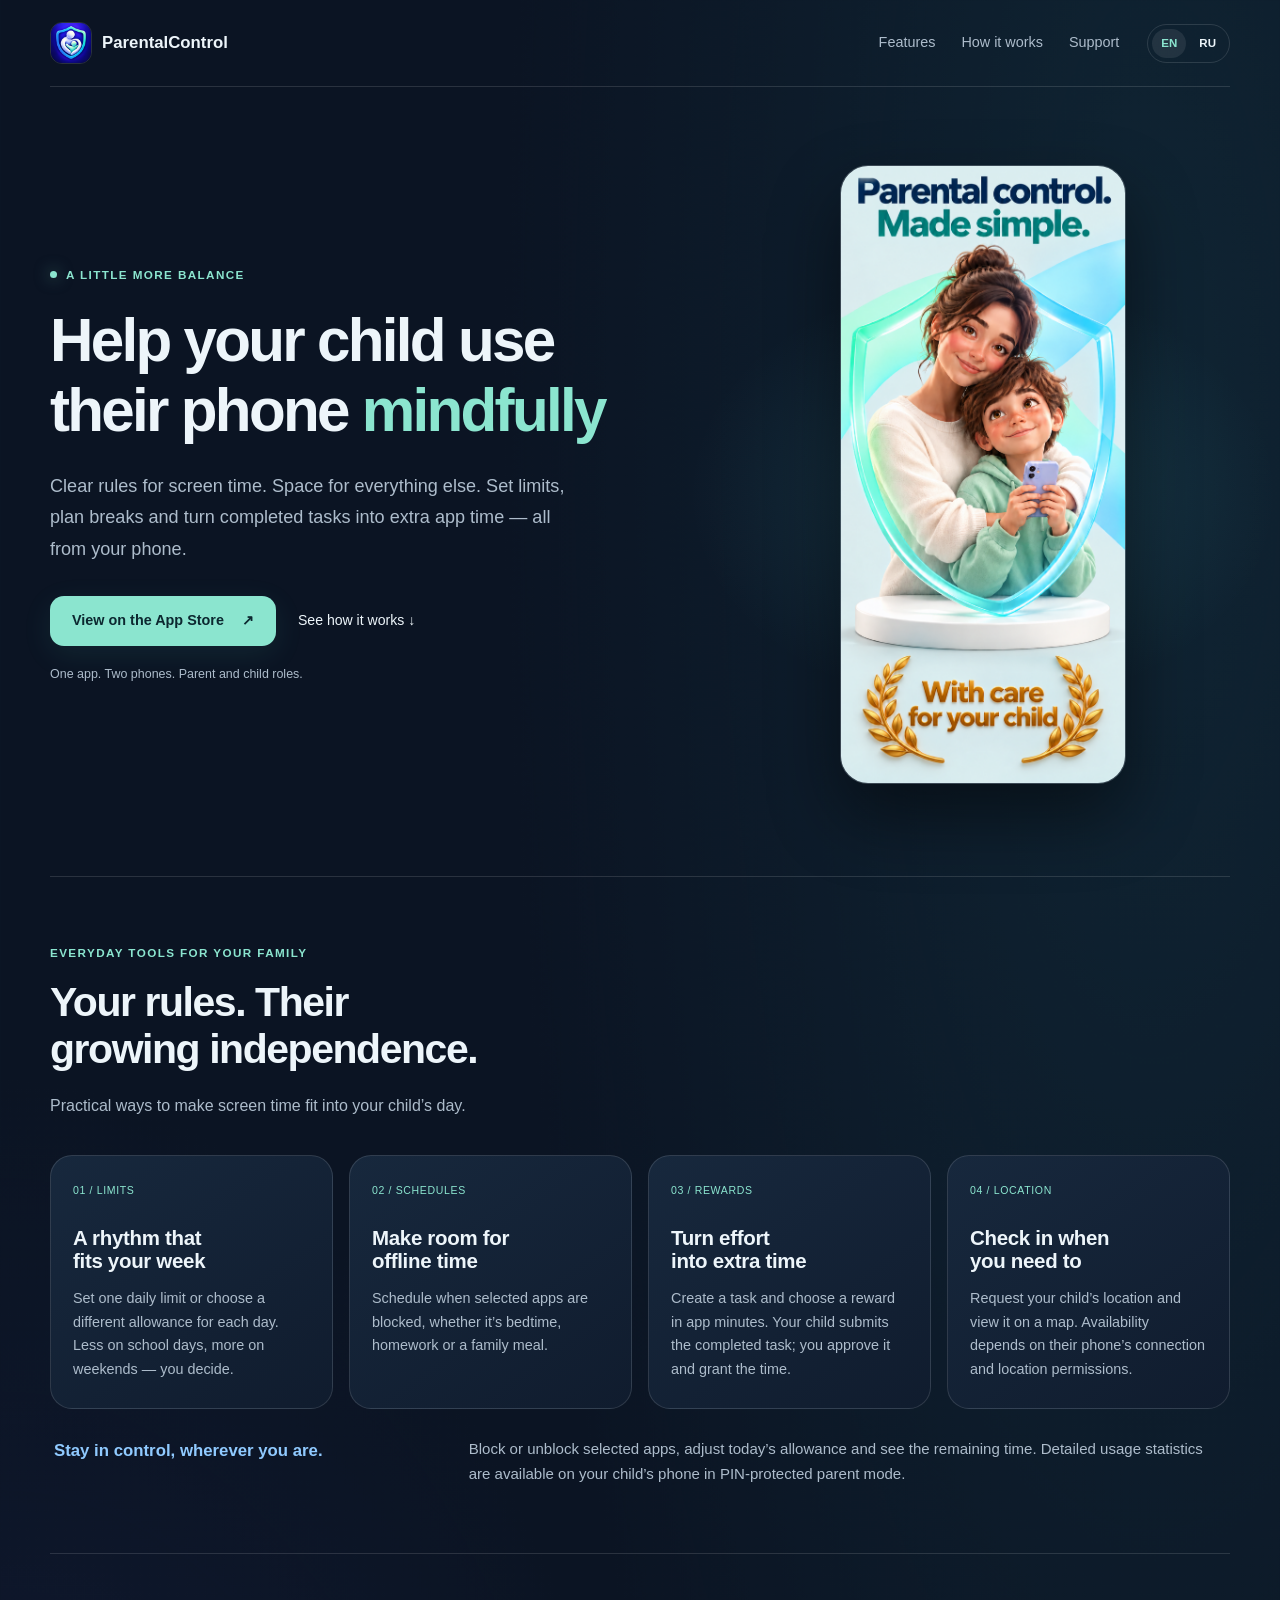
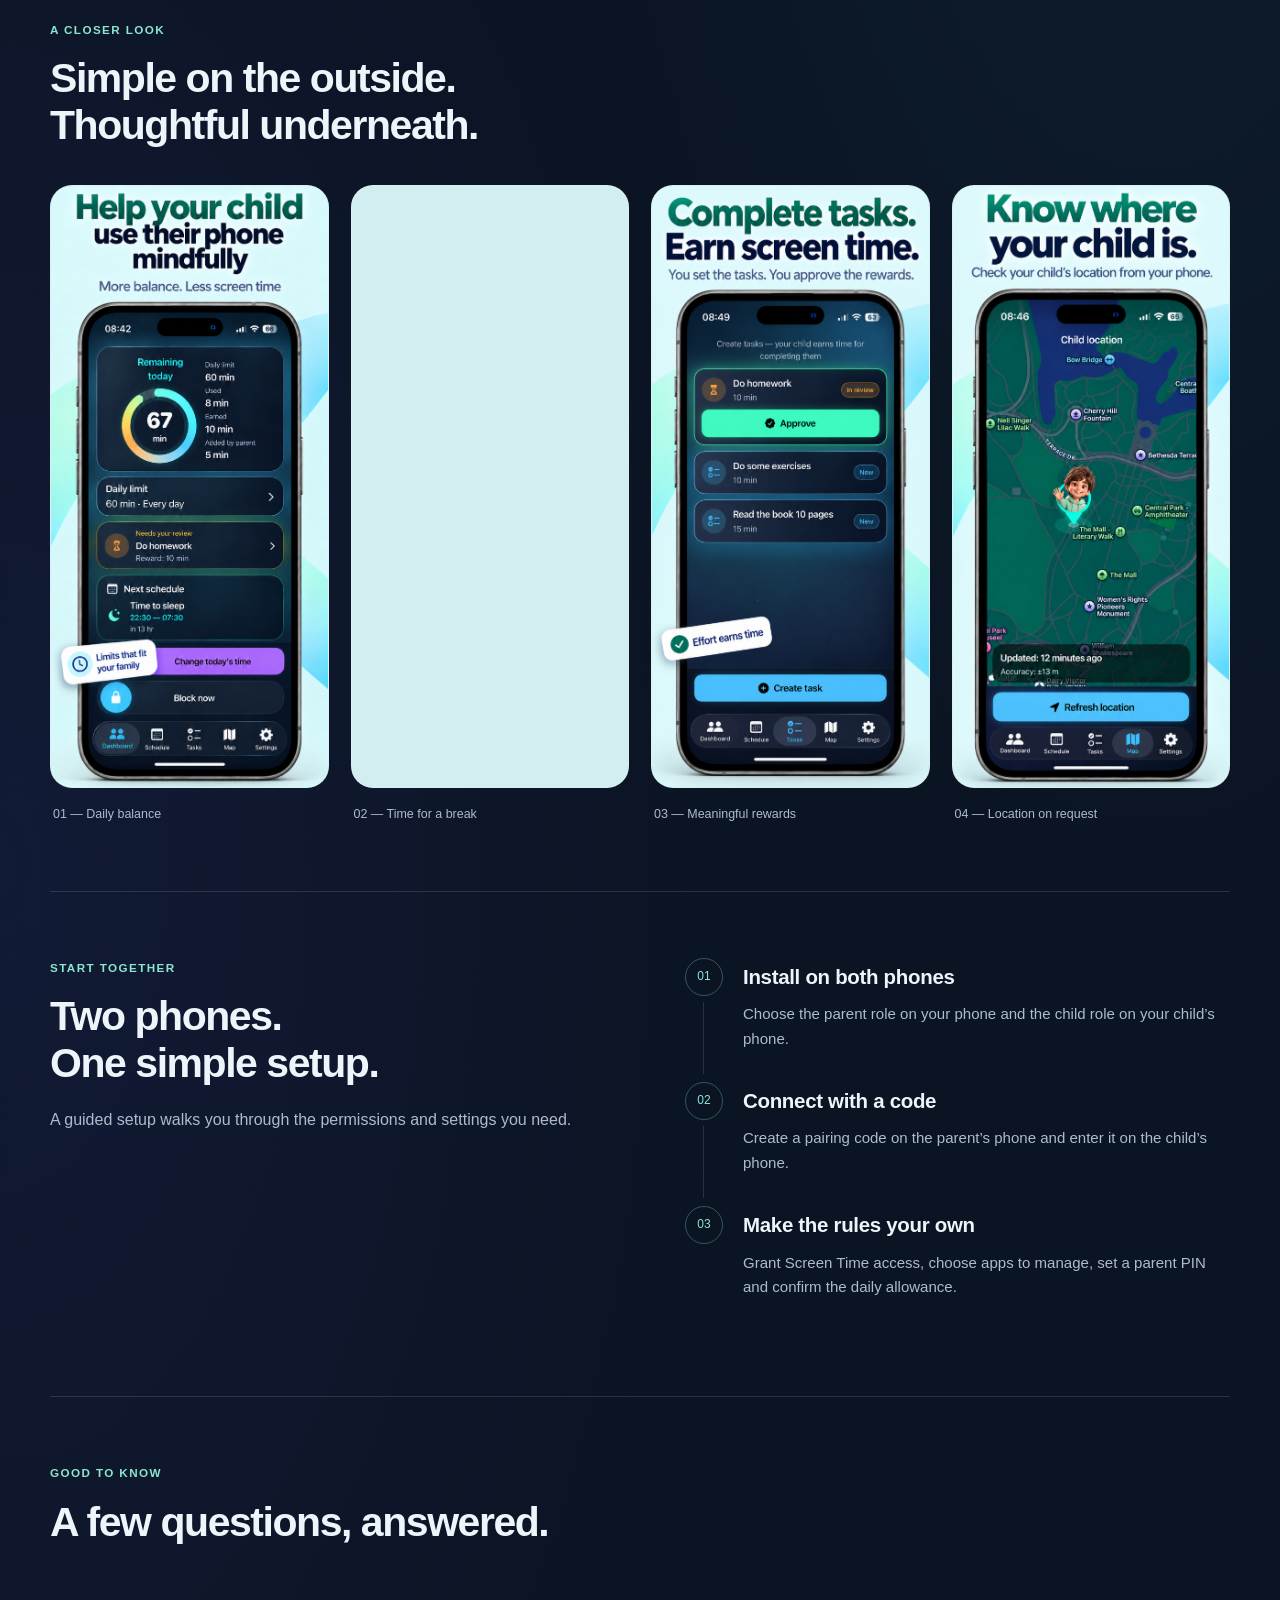
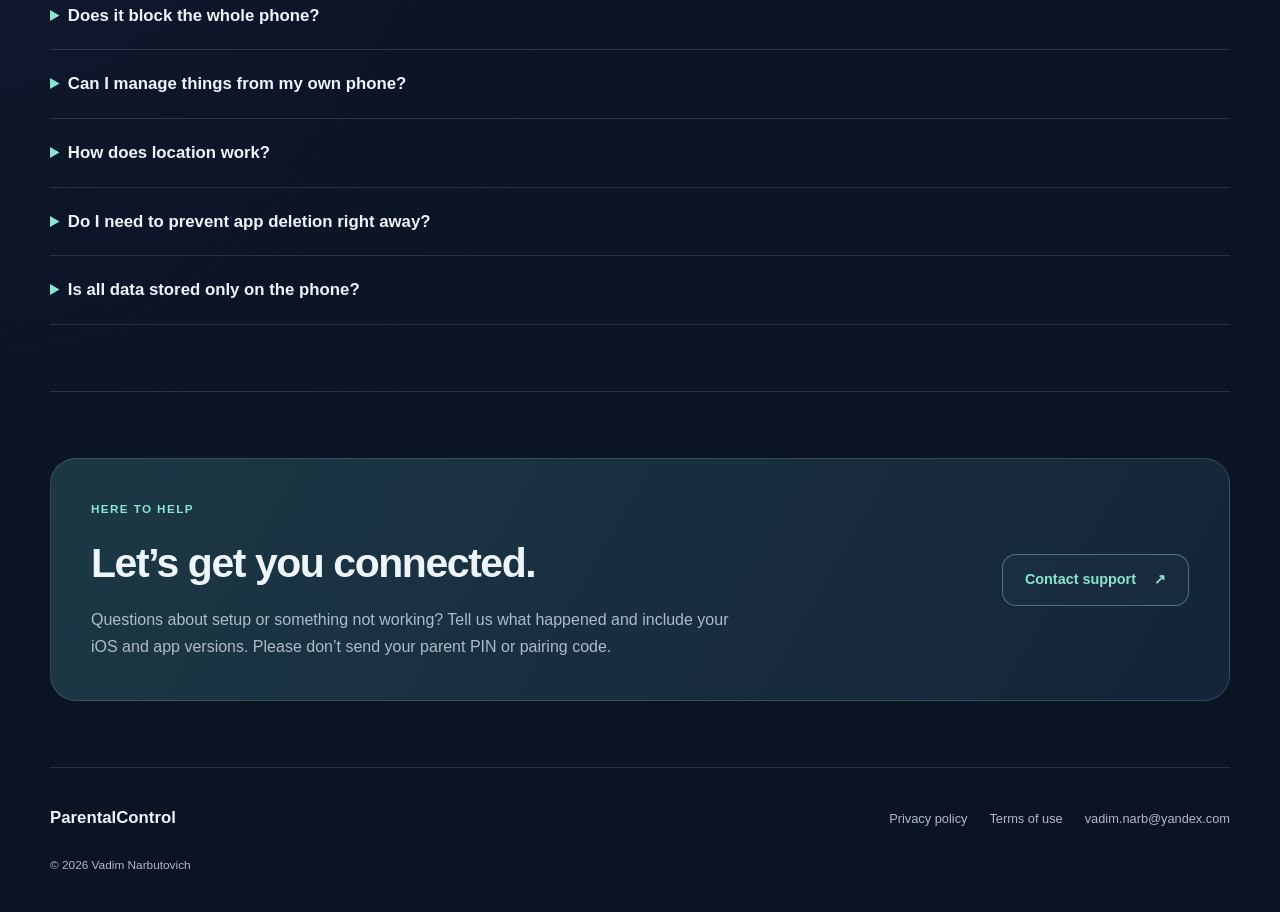
==== index.html @ 6916e6a6 "Add bilingual ParentalControl informational website" ====
<!doctype html>
<html lang="en">
<head>
  <meta charset="utf-8">
  <meta name="viewport" content="width=device-width, initial-scale=1">
  <meta name="theme-color" content="#0b1423">
  <title>ParentalControl — A little more balance</title>
  <meta name="description" content="Help your child build mindful phone habits. Manage app limits, schedule breaks, reward completed tasks and request their location from your phone.">
  <link rel="canonical" href="https://vadimnarbutovich.github.io/parentalcontrolapp/">
  <link rel="alternate" hreflang="en" href="https://vadimnarbutovich.github.io/parentalcontrolapp/">
  <link rel="alternate" hreflang="ru" href="https://vadimnarbutovich.github.io/parentalcontrolapp/ru.html">
  <link rel="alternate" hreflang="x-default" href="https://vadimnarbutovich.github.io/parentalcontrolapp/">
  <meta property="og:title" content="ParentalControl — A little more balance">
  <meta property="og:description" content="Clear screen-time rules. Meaningful rewards. More time for life beyond the screen.">
  <meta property="og:type" content="website">
  <meta property="og:url" content="https://vadimnarbutovich.github.io/parentalcontrolapp/">
  <meta property="og:image" content="https://vadimnarbutovich.github.io/parentalcontrolapp/assets/app-icon.png">
  <link rel="icon" href="assets/app-icon.png">
  <link rel="apple-touch-icon" href="assets/app-icon.png">
  <link rel="stylesheet" href="styles.css">
</head>
<body>
  <a class="skip-link" href="#main">Skip to content</a>
  <header class="container">
    <nav class="nav" aria-label="Main navigation">
      <a class="brand" href="./"><img src="assets/app-icon.png" width="42" height="42" alt=""><span>ParentalControl</span></a>
      <div class="nav-links"><a href="#features">Features</a><a href="#setup">How it works</a><a href="#support">Support</a></div>
      <div class="languages" aria-label="Language"><span aria-current="page">EN</span><a href="ru.html" lang="ru" aria-label="Русский">RU</a></div>
    </nav>
  </header>
  <main id="main">
    <section class="hero container" aria-labelledby="hero-title">
      <div class="hero-copy">
        <p class="eyebrow"><span class="status-dot" aria-hidden="true"></span> A little more balance</p>
        <h1 id="hero-title">Help your child use their phone <em>mindfully</em></h1>
        <p class="lead">Clear rules for screen time. Space for everything else. Set limits, plan breaks and turn completed tasks into extra app time — all from your phone.</p>
        <div class="actions"><a class="button primary" href="https://apps.apple.com/app/id6820971713">View on the App Store <span aria-hidden="true">↗</span></a><a class="text-link" href="#setup">See how it works <span aria-hidden="true">↓</span></a></div>
        <p class="small-note">One app. Two phones. Parent and child roles.</p>
      </div>
      <div class="hero-art">
        <img class="cover" src="assets/en/cover.png" width="1206" height="2622" fetchpriority="high" alt="A parent and child together, with the message Parental control made simple">
      </div>
    </section>
    <section id="features" class="section container" aria-labelledby="features-title">
      <div class="section-heading"><p class="eyebrow">Everyday tools for your family</p><h2 id="features-title">Your rules. Their growing independence.</h2><p>Practical ways to make screen time fit into your child’s day.</p></div>
      <div class="feature-grid">
        <article class="feature"><span class="feature-number">01 / LIMITS</span><h3>A rhythm that fits your week</h3><p>Set one daily limit or choose a different allowance for each day. Less on school days, more on weekends — you decide.</p></article>
        <article class="feature"><span class="feature-number">02 / SCHEDULES</span><h3>Make room for offline time</h3><p>Schedule when selected apps are blocked, whether it’s bedtime, homework or a family meal.</p></article>
        <article class="feature"><span class="feature-number">03 / REWARDS</span><h3>Turn effort into extra time</h3><p>Create a task and choose a reward in app minutes. Your child submits the completed task; you approve it and grant the time.</p></article>
        <article class="feature"><span class="feature-number">04 / LOCATION</span><h3>Check in when you need to</h3><p>Request your child’s location and view it on a map. Availability depends on their phone’s connection and location permissions.</p></article>
      </div>
      <div class="feature-note"><strong>Stay in control, wherever you are.</strong><p>Block or unblock selected apps, adjust today’s allowance and see the remaining time. Detailed usage statistics are available on your child’s phone in PIN-protected parent mode.</p></div>
    </section>
    <section id="screens" class="section container" aria-labelledby="screens-title">
      <div class="section-heading"><p class="eyebrow">A closer look</p><h2 id="screens-title">Simple on the outside. Thoughtful underneath.</h2></div>
      <div class="screens" tabindex="0" role="region" aria-label="App screenshots, scroll horizontally on smaller screens">
        <figure><img src="assets/en/limits.png" width="1206" height="2622" alt="ParentalControl daily time allowance and remote controls" loading="lazy" decoding="async"><figcaption>01 — Daily balance</figcaption></figure>
        <figure><img src="assets/en/schedule.png" width="1206" height="2622" alt="Schedules for bedtime and other app-free periods" loading="lazy" decoding="async"><figcaption>02 — Time for a break</figcaption></figure>
        <figure><img src="assets/en/tasks.png" width="1206" height="2622" alt="Tasks with extra app time as a reward" loading="lazy" decoding="async"><figcaption>03 — Meaningful rewards</figcaption></figure>
        <figure><img src="assets/en/location.png" width="1206" height="2622" alt="Child location displayed on a map" loading="lazy" decoding="async"><figcaption>04 — Location on request</figcaption></figure>
      </div>
      <p class="swipe-note">Swipe to explore the screens →</p>
    </section>
    <section id="setup" class="section container setup" aria-labelledby="setup-title">
      <div class="section-heading"><p class="eyebrow">Start together</p><h2 id="setup-title">Two phones.<br>One simple setup.</h2><p>A guided setup walks you through the permissions and settings you need.</p></div>
      <ol class="steps">
        <li><h3>Install on both phones</h3><p>Choose the parent role on your phone and the child role on your child’s phone.</p></li>
        <li><h3>Connect with a code</h3><p>Create a pairing code on the parent’s phone and enter it on the child’s phone.</p></li>
        <li><h3>Make the rules your own</h3><p>Grant Screen Time access, choose apps to manage, set a parent PIN and confirm the daily allowance.</p></li>
      </ol>
    </section>
    <section class="section container faq" aria-labelledby="faq-title">
      <div class="section-heading"><p class="eyebrow">Good to know</p><h2 id="faq-title">A few questions, answered.</h2></div>
      <details><summary>Does it block the whole phone?</summary><p>No. You choose which apps to manage. Limits and scheduled breaks apply to those selections, not a complete lock of the phone.</p></details>
      <details><summary>Can I manage things from my own phone?</summary><p>Yes. Once the phones are linked, you can manage limits, schedules, tasks and manual app blocking from the parent’s phone. Remote commands need a connection and confirmation from the child’s phone; delivery may be delayed.</p></details>
      <details><summary>How does location work?</summary><p>You request the child’s location when needed. Background requests require “Always” location permission on the child’s phone. Check the update time on the map: location may be unavailable or out of date when the phone cannot respond. This is not an emergency service.</p></details>
      <details><summary>Do I need to prevent app deletion right away?</summary><p>No. Additional removal protection through Apple Family Sharing and child authorization is optional when getting started. You can return to it in Settings.</p></details>
      <details><summary>Is all data stored only on the phone?</summary><p>No. The app uses a server to link devices and synchronize commands, limits, tasks and requested locations. Screen Time enforcement runs on the child’s device. See the privacy policy for more information.</p></details>
    </section>
    <section id="support" class="section container">
      <div class="support-card"><div><p class="eyebrow">Here to help</p><h2>Let’s get you connected.</h2><p>Questions about setup or something not working? Tell us what happened and include your iOS and app versions. Please don’t send your parent PIN or pairing code.</p></div><a class="button secondary" href="mailto:vadim.narb@yandex.com">Contact support <span aria-hidden="true">↗</span></a></div>
    </section>
  </main>
  <footer class="container footer"><a class="brand" href="./">ParentalControl</a><div><a href="privacy-en.html">Privacy policy</a><a href="https://www.apple.com/legal/internet-services/itunes/dev/stdeula/">Terms of use</a><a href="mailto:vadim.narb@yandex.com">vadim.narb@yandex.com</a></div><p>© 2026 Vadim Narbutovich</p></footer>
</body>
</html>
---- styles.css ----
:root {
  color-scheme: dark;
  --bg: #0b1423;
  --text: #edf5fa;
  --muted: #adbccb;
  --mint: #8be5cf;
  --blue: #90caff;
  --line: #ffffff20;
  --surface: #142235;
}
* { box-sizing: border-box; }
html { scroll-behavior: smooth; scroll-padding-top: 24px; }
body { margin: 0; color: var(--text); background: radial-gradient(ellipse at 90% 10%, #163d4b66, transparent 40%), radial-gradient(ellipse at 0% 60%, #1f275a55, transparent 40%), var(--bg); font-family: -apple-system, BlinkMacSystemFont, "Segoe UI", sans-serif; line-height: 1.65; }
a { color: inherit; text-decoration: none; }
a:hover { color: var(--mint); }
a, summary { -webkit-tap-highlight-color: transparent; }
:focus-visible { outline: 3px solid var(--mint); outline-offset: 5px; border-radius: 4px; }
img { display: block; max-width: 100%; height: auto; }
p { margin: 0 0 1em; color: var(--muted); }
h1, h2, h3 { margin: 0; line-height: 1.15; text-wrap: balance; }
h1 { font-size: clamp(2.6rem, 4.7vw, 4.3rem); letter-spacing: -.045em; font-weight: 750; }
h1 em { color: var(--mint); font-style: normal; }
h2 { font-size: clamp(2rem, 3.2vw, 2.9rem); letter-spacing: -.035em; }
h3 { font-size: 1.28rem; letter-spacing: -.015em; margin-bottom: 14px; }
.container { width: min(1180px, calc(100% - 64px)); margin-inline: auto; }
.skip-link { position: absolute; left: 16px; top: -100px; z-index: 10; padding: 12px 20px; background: var(--bg); }
.skip-link:focus { top: 10px; }
.nav { display: flex; align-items: center; gap: 28px; padding: 22px 0; border-bottom: 1px solid var(--line); }
.brand { display: inline-flex; align-items: center; gap: 10px; font-weight: 750; font-size: 1.05rem; white-space: nowrap; }
.brand img { border-radius: 12px; border: 1px solid var(--line); }
.nav-links { display: flex; gap: 26px; margin-left: auto; font-size: .9rem; color: var(--muted); }
.languages { display: flex; gap: 4px; padding: 4px; border: 1px solid var(--line); border-radius: 100px; font-size: .72rem; font-weight: 700; }
.languages > * { padding: 5px 9px; }
.languages [aria-current] { background: #ffffff15; border-radius: 100px; color: var(--mint); }
.hero { display: grid; grid-template-columns: 1.25fr 1fr; gap: 70px; align-items: center; padding-block: 66px 80px; }
.eyebrow { display: flex; align-items: center; gap: 9px; color: var(--mint); font-size: .73rem; font-weight: 650; text-transform: uppercase; letter-spacing: .12em; margin-bottom: 22px; }
.status-dot { width: 7px; height: 7px; border-radius: 50%; background: var(--mint); box-shadow: 0 0 16px #8be5cf88; }
.lead { font-size: 1.13rem; line-height: 1.75; margin: 26px 0 30px; max-width: 540px; }
.actions { display: flex; flex-wrap: wrap; align-items: center; gap: 22px; }
.button { display: inline-flex; align-items: center; justify-content: center; gap: 18px; min-height: 50px; border-radius: 14px; padding: 13px 22px; font-size: .9rem; font-weight: 700; text-align: center; transition: background .15s; }
.primary { background: var(--mint); color: #0c2830; box-shadow: 0 8px 30px #53d7bf18; }
.primary:hover { background: #b4f3e3; color: #0c2830; }
.secondary { border: 1px solid #8be5cf66; color: var(--mint); background: #8be5cf08; }
.secondary:hover { background: #8be5cf17; }
.text-link { font-size: .88rem; }
.small-note { font-size: .78rem; margin: 18px 0 0; }
.hero-art { position: relative; display: grid; place-items: center; padding: 12px 40px; }
.hero-art::before { content: ""; position: absolute; z-index: -1; inset: 18% -12% 12%; background: radial-gradient(ellipse, #53c5d324, transparent 68%); }
.cover { width: 286px; border-radius: 28px; box-shadow: 0 32px 70px #0007; border: 1px solid #ffffff30; }
.section { padding-block: 66px; border-top: 1px solid var(--line); }
.section-heading { max-width: 700px; margin-bottom: 36px; }
.section-heading .eyebrow { margin-bottom: 16px; }
.section-heading > p:last-child:not(.eyebrow) { margin-top: 20px; }
.feature-grid { display: grid; grid-template-columns: repeat(4, minmax(0, 1fr)); gap: 16px; }
.feature { padding: 26px 22px; background: linear-gradient(145deg, #17283d, #101c2e); border: 1px solid var(--line); border-radius: 22px; }
.feature-number { display: block; font-size: .66rem; color: var(--mint); letter-spacing: .06em; margin-bottom: 26px; }
.feature p { font-size: .9rem; margin: 0; }
.feature-note { display: grid; grid-template-columns: 1fr 2fr; gap: 36px; padding: 28px 4px 0; }
.feature-note strong { color: var(--blue); font-size: 1.05rem; font-weight: 600; }
.feature-note p { margin: 0; font-size: .94rem; }
.screens { display: grid; grid-template-columns: repeat(4, minmax(0, 1fr)); gap: 22px; }
figure { margin: 0; min-width: 0; }
.screens img { width: 100%; border-radius: 22px; border: 1px solid var(--line); background: #d3eef0; }
figcaption { font-size: .78rem; color: var(--muted); padding: 16px 3px 0; }
.swipe-note { display: none; }
.setup { display: grid; grid-template-columns: 1fr 1fr; gap: 90px; }
.steps { list-style: none; counter-reset: step; padding: 0; margin: 0; }
.steps li { counter-increment: step; position: relative; padding: 0 0 30px 58px; }
.steps li::before { content: counter(step, decimal-leading-zero); position: absolute; top: 0; left: 0; width: 36px; height: 36px; border: 1px solid #8be5cf50; border-radius: 50%; color: var(--mint); display: grid; place-items: center; font-size: .75rem; }
.steps li:not(:last-child)::after { content: ""; position: absolute; left: 18px; top: 44px; bottom: 8px; border-left: 1px solid var(--line); }
.steps p { margin: 0; font-size: .94rem; }
.steps h3 { padding-top: 7px; }
.faq details { border-bottom: 1px solid var(--line); padding: 20px 0; }
.faq summary { cursor: pointer; font-weight: 600; padding-right: 12px; font-size: 1.05rem; }
.faq summary::marker { color: var(--mint); }
.faq details p { margin: 14px 0 0; max-width: 850px; }
.support-card { padding: 40px; display: flex; align-items: center; gap: 40px; background: linear-gradient(120deg, #1c3845, #152438); border: 1px solid #8be5cf30; border-radius: 26px; }
.support-card > div { flex: 1; }
.support-card p:last-child { max-width: 660px; margin: 20px 0 0; }
.support-card .button { flex-shrink: 0; }
.footer { display: flex; flex-wrap: wrap; justify-content: space-between; align-items: center; gap: 24px; padding-block: 36px; border-top: 1px solid var(--line); font-size: .8rem; }
.footer > div { display: flex; flex-wrap: wrap; gap: 22px; color: var(--muted); }
.footer p { flex-basis: 100%; font-size: .74rem; margin: 0; }
.legal { max-width: 830px; padding-block: 48px; }
.legal h1 { font-size: 2.8rem; margin-bottom: 24px; }
.legal h2 { font-size: 1.4rem; margin: 34px 0 14px; }
.legal a:not(.brand) { color: var(--mint); text-decoration: underline; text-underline-offset: 3px; overflow-wrap: anywhere; }
.legal li { color: var(--muted); margin-bottom: 12px; }
.draft-note { padding: 18px; border: 1px solid #ffc16b66; border-radius: 12px; color: #ffdaa5; background: #ffc16b0a; }
@media (max-width: 1000px) {
  .hero { gap: 32px; }
  .hero-art { padding-inline: 12px; }
  .feature-grid { grid-template-columns: repeat(2, minmax(0, 1fr)); }
  .setup { gap: 42px; }
  .support-card { align-items: flex-start; flex-direction: column; gap: 24px; }
}
@media (max-width: 720px) {
  .container { width: calc(100% - 36px); }
  .nav { flex-wrap: wrap; gap: 16px; padding-block: 18px; }
  .nav-links { order: 3; margin: 0; width: 100%; gap: 22px; font-size: .8rem; }
  .languages { margin-left: auto; }
  .hero { grid-template-columns: 1fr; padding-block: 42px; gap: 32px; }
  h1 { font-size: clamp(2.3rem, 8vw, 3.5rem); }
  .hero-copy { max-width: 550px; }
  .hero-art { padding: 0; }
  .cover { width: min(70%, 260px); }
  .section { padding-block: 44px; }
  .feature-grid { gap: 12px; }
  .feature { padding: 22px 18px; }
  .feature-note, .setup { grid-template-columns: 1fr; gap: 18px; }
  .screens { display: flex; overflow-x: auto; scroll-snap-type: x mandatory; gap: 18px; padding: 4px 0 12px; }
  .screens figure { flex: 0 0 min(74vw, 290px); scroll-snap-align: start; }
  .swipe-note { display: block; font-size: .78rem; margin-top: 14px; }
  .support-card { padding: 26px; }
  .footer > div { gap: 14px 20px; }
}
@media (max-width: 420px) {
  .feature-grid { grid-template-columns: 1fr; }
  .brand { font-size: .95rem; }
  .brand img { width: 34px; height: 34px; }
  .languages > * { padding: 4px 7px; }
}
@media (prefers-reduced-motion: reduce) {
  html { scroll-behavior: auto; }
  .button { transition: none; }
}
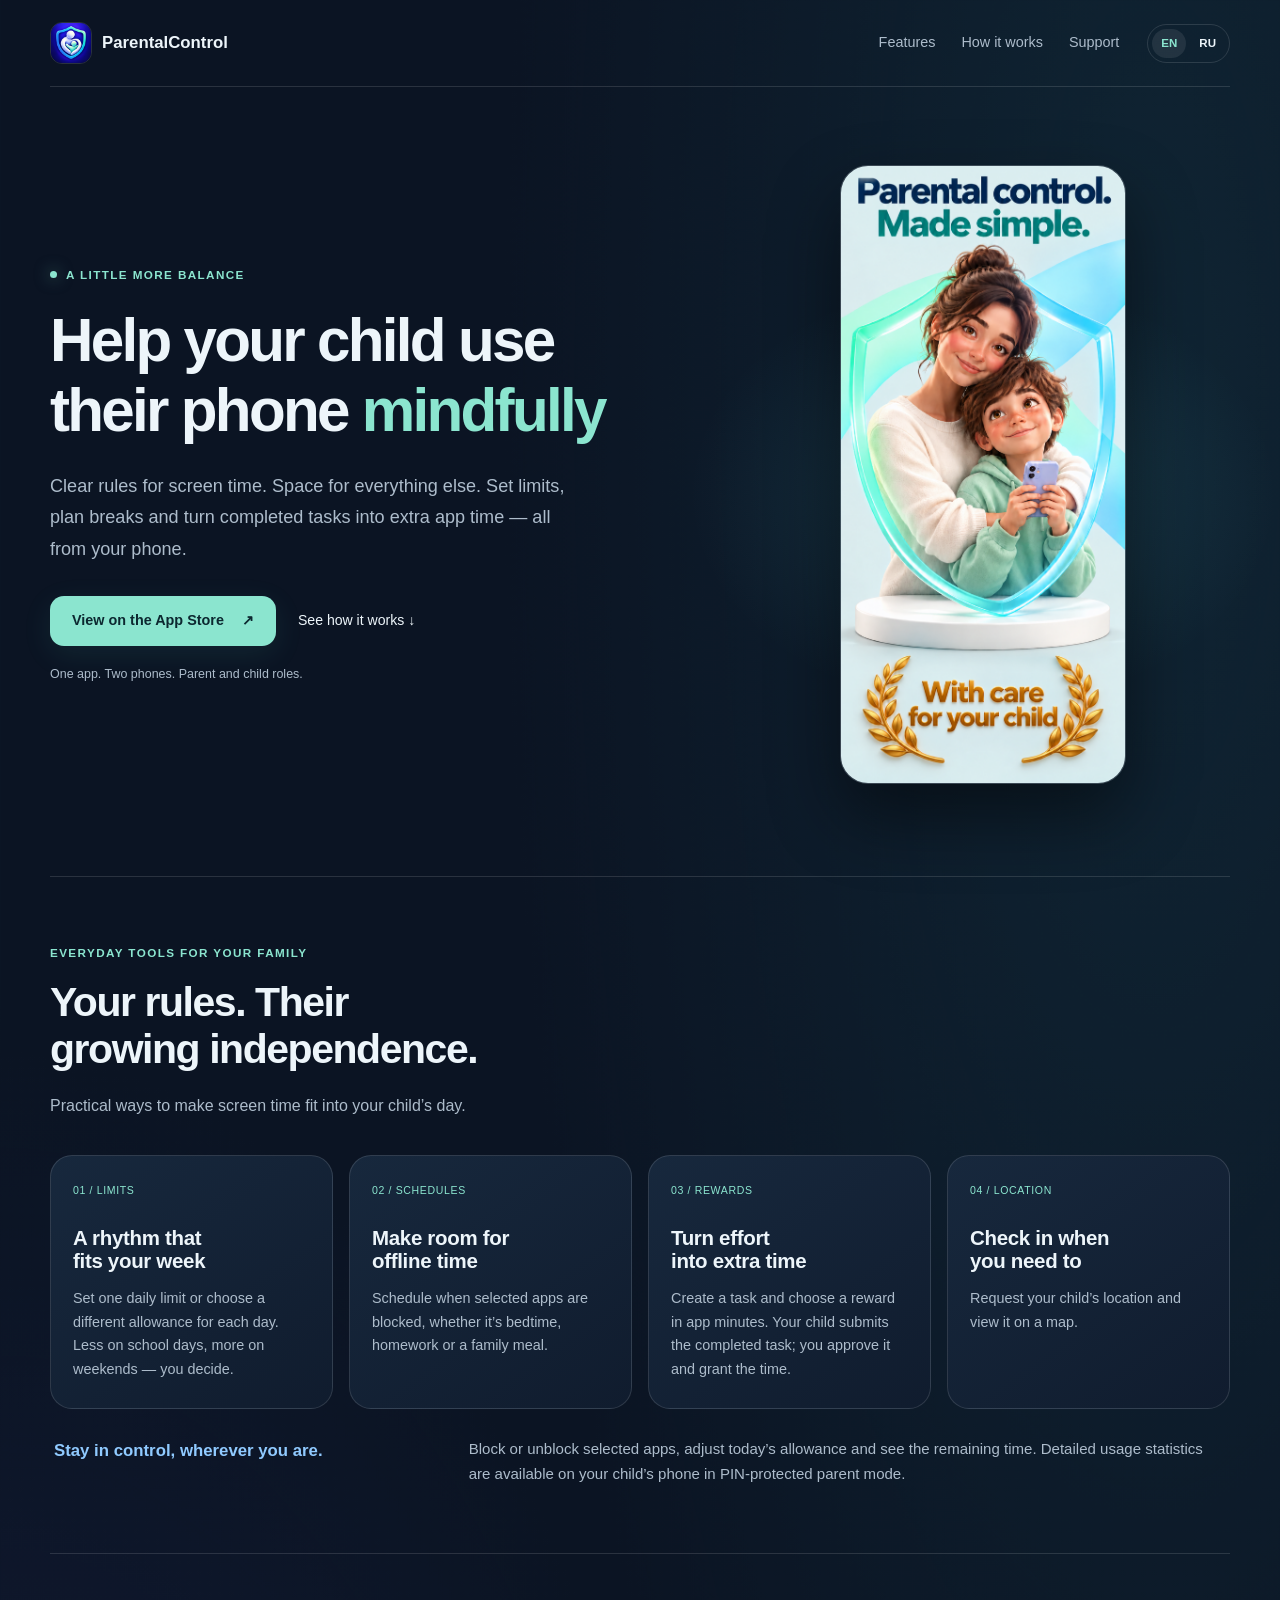
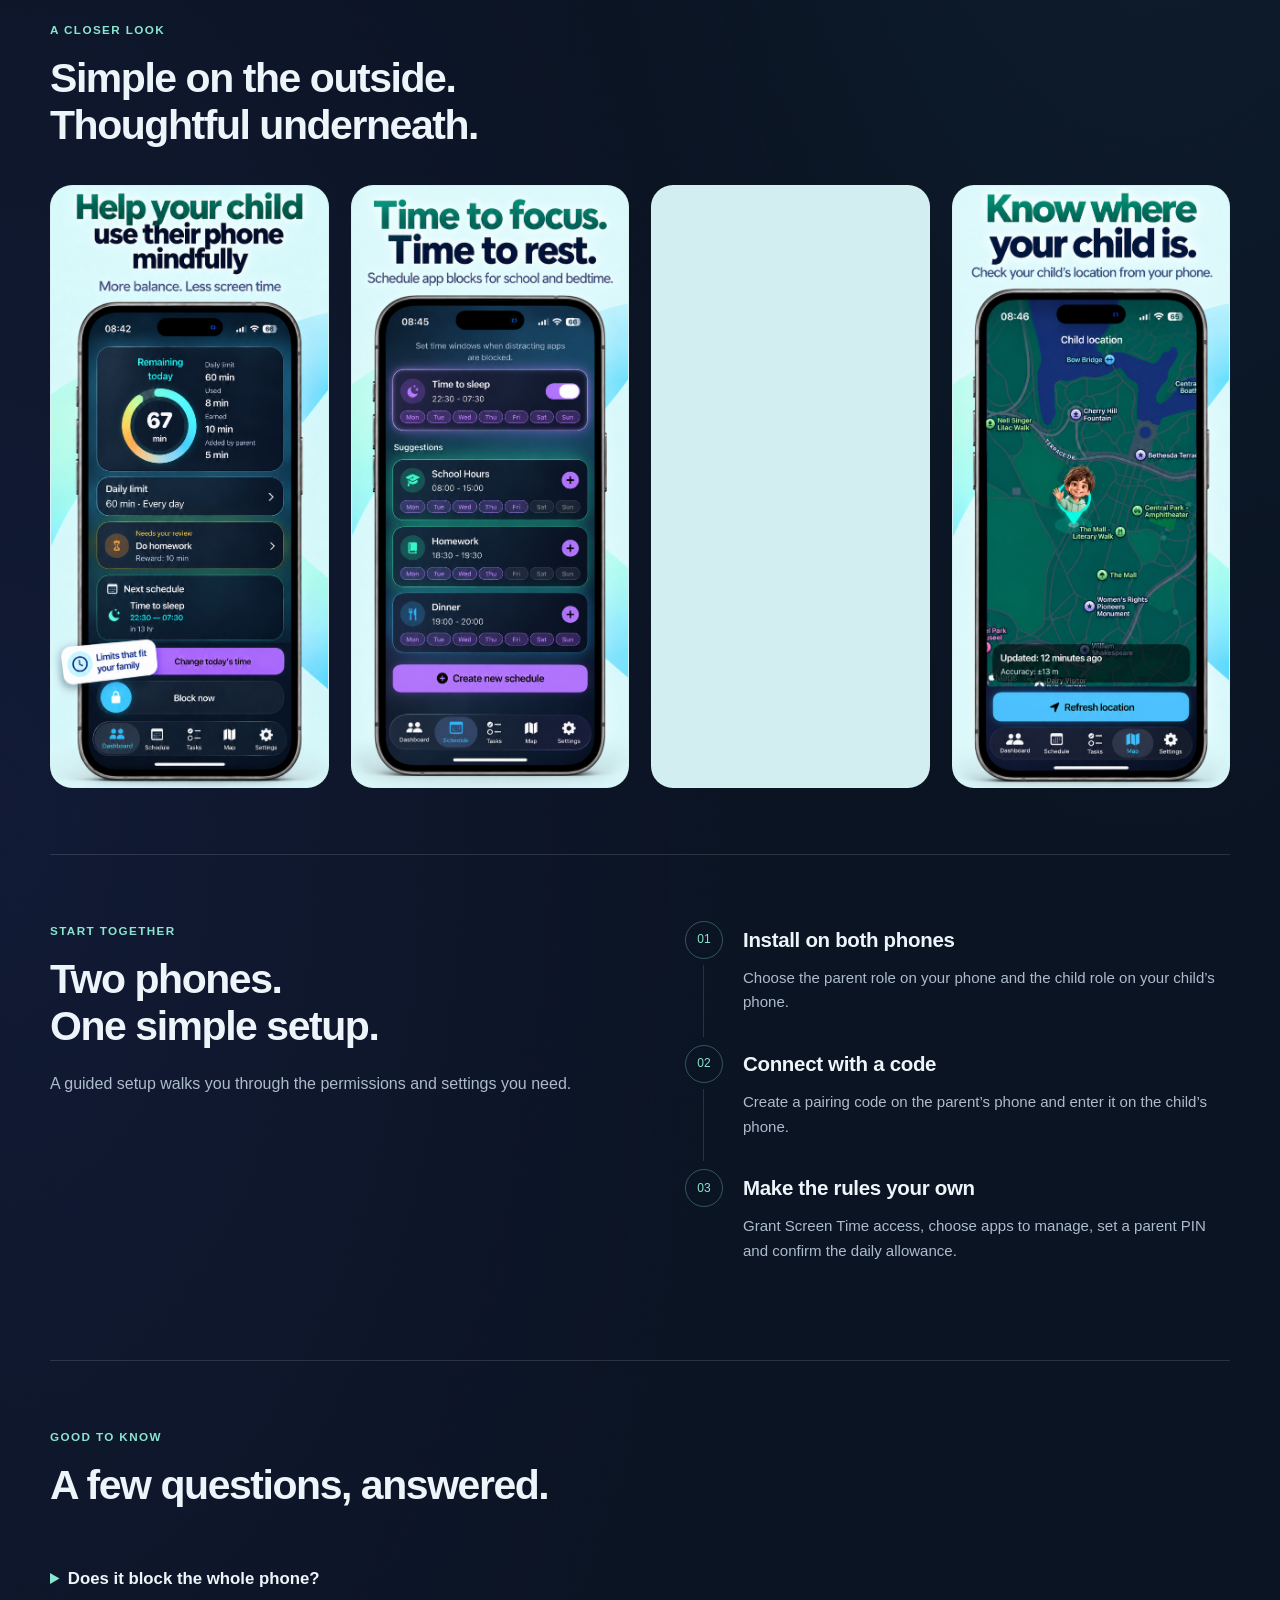
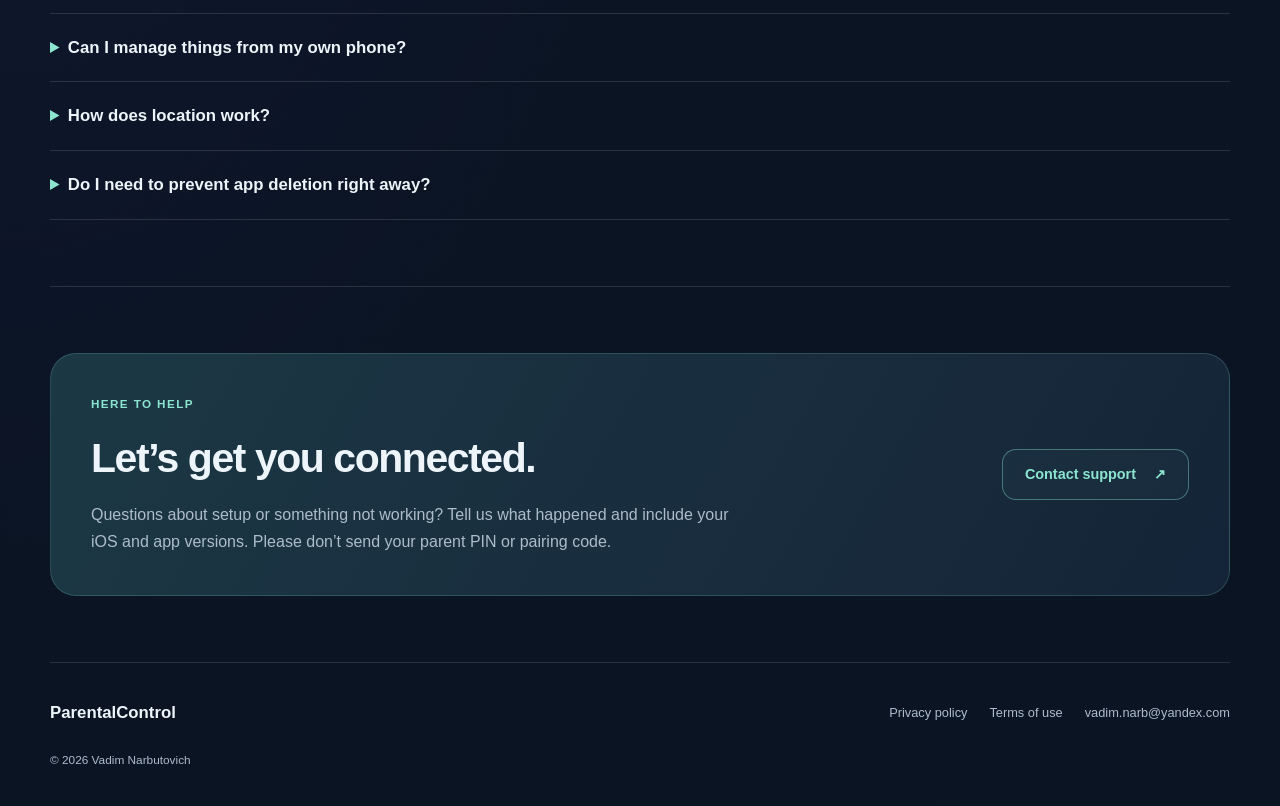
==== commit e04f8c4f: "Simplify landing page copy and screenshot gallery" ====
--- a/index.html
+++ b/index.html
@@ -47,17 +47,17 @@
         <article class="feature"><span class="feature-number">01 / LIMITS</span><h3>A rhythm that fits your week</h3><p>Set one daily limit or choose a different allowance for each day. Less on school days, more on weekends — you decide.</p></article>
         <article class="feature"><span class="feature-number">02 / SCHEDULES</span><h3>Make room for offline time</h3><p>Schedule when selected apps are blocked, whether it’s bedtime, homework or a family meal.</p></article>
         <article class="feature"><span class="feature-number">03 / REWARDS</span><h3>Turn effort into extra time</h3><p>Create a task and choose a reward in app minutes. Your child submits the completed task; you approve it and grant the time.</p></article>
-        <article class="feature"><span class="feature-number">04 / LOCATION</span><h3>Check in when you need to</h3><p>Request your child’s location and view it on a map. Availability depends on their phone’s connection and location permissions.</p></article>
+        <article class="feature"><span class="feature-number">04 / LOCATION</span><h3>Check in when you need to</h3><p>Request your child’s location and view it on a map.</p></article>
       </div>
       <div class="feature-note"><strong>Stay in control, wherever you are.</strong><p>Block or unblock selected apps, adjust today’s allowance and see the remaining time. Detailed usage statistics are available on your child’s phone in PIN-protected parent mode.</p></div>
     </section>
     <section id="screens" class="section container" aria-labelledby="screens-title">
       <div class="section-heading"><p class="eyebrow">A closer look</p><h2 id="screens-title">Simple on the outside. Thoughtful underneath.</h2></div>
       <div class="screens" tabindex="0" role="region" aria-label="App screenshots, scroll horizontally on smaller screens">
-        <figure><img src="assets/en/limits.png" width="1206" height="2622" alt="ParentalControl daily time allowance and remote controls" loading="lazy" decoding="async"><figcaption>01 — Daily balance</figcaption></figure>
-        <figure><img src="assets/en/schedule.png" width="1206" height="2622" alt="Schedules for bedtime and other app-free periods" loading="lazy" decoding="async"><figcaption>02 — Time for a break</figcaption></figure>
-        <figure><img src="assets/en/tasks.png" width="1206" height="2622" alt="Tasks with extra app time as a reward" loading="lazy" decoding="async"><figcaption>03 — Meaningful rewards</figcaption></figure>
-        <figure><img src="assets/en/location.png" width="1206" height="2622" alt="Child location displayed on a map" loading="lazy" decoding="async"><figcaption>04 — Location on request</figcaption></figure>
+        <figure><img src="assets/en/limits.png" width="1206" height="2622" alt="ParentalControl daily time allowance and remote controls" loading="lazy" decoding="async"></figure>
+        <figure><img src="assets/en/schedule.png" width="1206" height="2622" alt="Schedules for bedtime and other app-free periods" loading="lazy" decoding="async"></figure>
+        <figure><img src="assets/en/tasks.png" width="1206" height="2622" alt="Tasks with extra app time as a reward" loading="lazy" decoding="async"></figure>
+        <figure><img src="assets/en/location.png" width="1206" height="2622" alt="Child location displayed on a map" loading="lazy" decoding="async"></figure>
       </div>
       <p class="swipe-note">Swipe to explore the screens →</p>
     </section>
@@ -75,7 +75,6 @@
       <details><summary>Can I manage things from my own phone?</summary><p>Yes. Once the phones are linked, you can manage limits, schedules, tasks and manual app blocking from the parent’s phone. Remote commands need a connection and confirmation from the child’s phone; delivery may be delayed.</p></details>
       <details><summary>How does location work?</summary><p>You request the child’s location when needed. Background requests require “Always” location permission on the child’s phone. Check the update time on the map: location may be unavailable or out of date when the phone cannot respond. This is not an emergency service.</p></details>
       <details><summary>Do I need to prevent app deletion right away?</summary><p>No. Additional removal protection through Apple Family Sharing and child authorization is optional when getting started. You can return to it in Settings.</p></details>
-      <details><summary>Is all data stored only on the phone?</summary><p>No. The app uses a server to link devices and synchronize commands, limits, tasks and requested locations. Screen Time enforcement runs on the child’s device. See the privacy policy for more information.</p></details>
     </section>
     <section id="support" class="section container">
       <div class="support-card"><div><p class="eyebrow">Here to help</p><h2>Let’s get you connected.</h2><p>Questions about setup or something not working? Tell us what happened and include your iOS and app versions. Please don’t send your parent PIN or pairing code.</p></div><a class="button secondary" href="mailto:vadim.narb@yandex.com">Contact support <span aria-hidden="true">↗</span></a></div>
--- a/styles.css
+++ b/styles.css
@@ -61,7 +61,6 @@
 .screens { display: grid; grid-template-columns: repeat(4, minmax(0, 1fr)); gap: 22px; }
 figure { margin: 0; min-width: 0; }
 .screens img { width: 100%; border-radius: 22px; border: 1px solid var(--line); background: #d3eef0; }
-figcaption { font-size: .78rem; color: var(--muted); padding: 16px 3px 0; }
 .swipe-note { display: none; }
 .setup { display: grid; grid-template-columns: 1fr 1fr; gap: 90px; }
 .steps { list-style: none; counter-reset: step; padding: 0; margin: 0; }
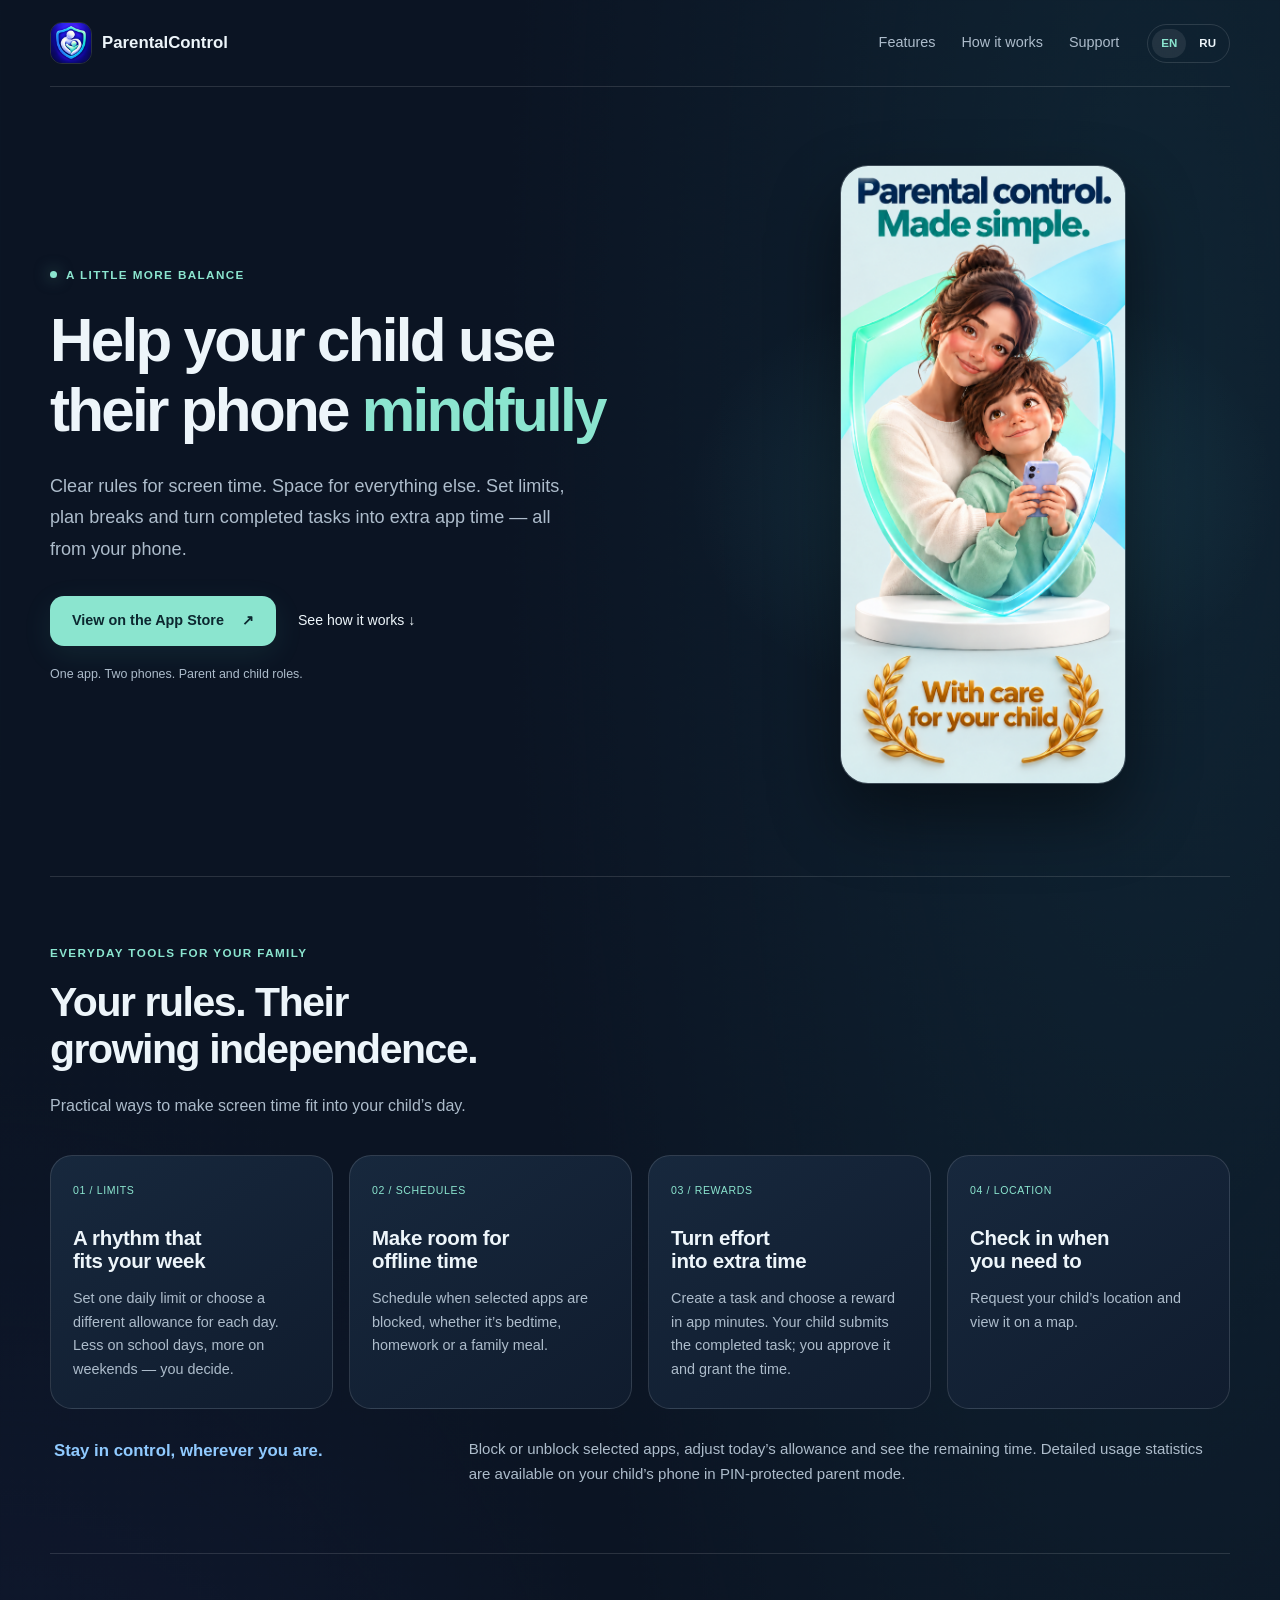
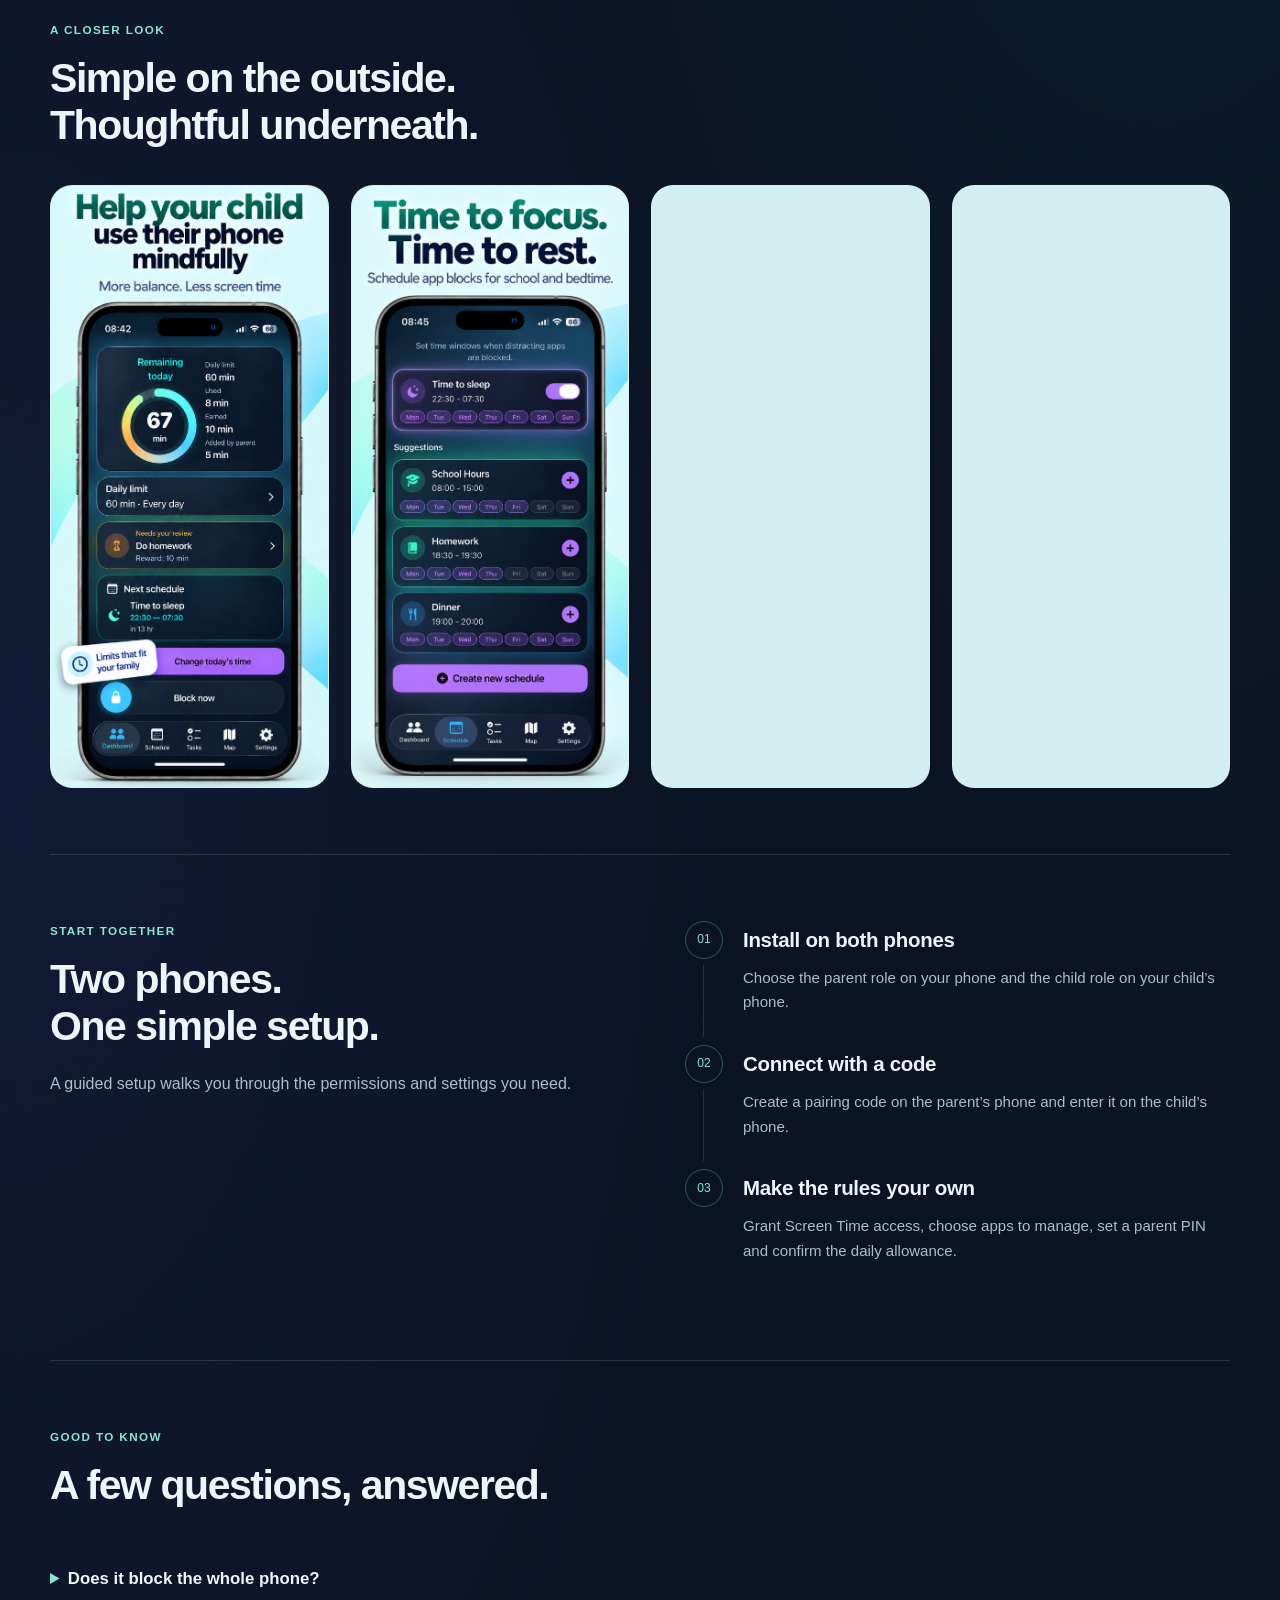
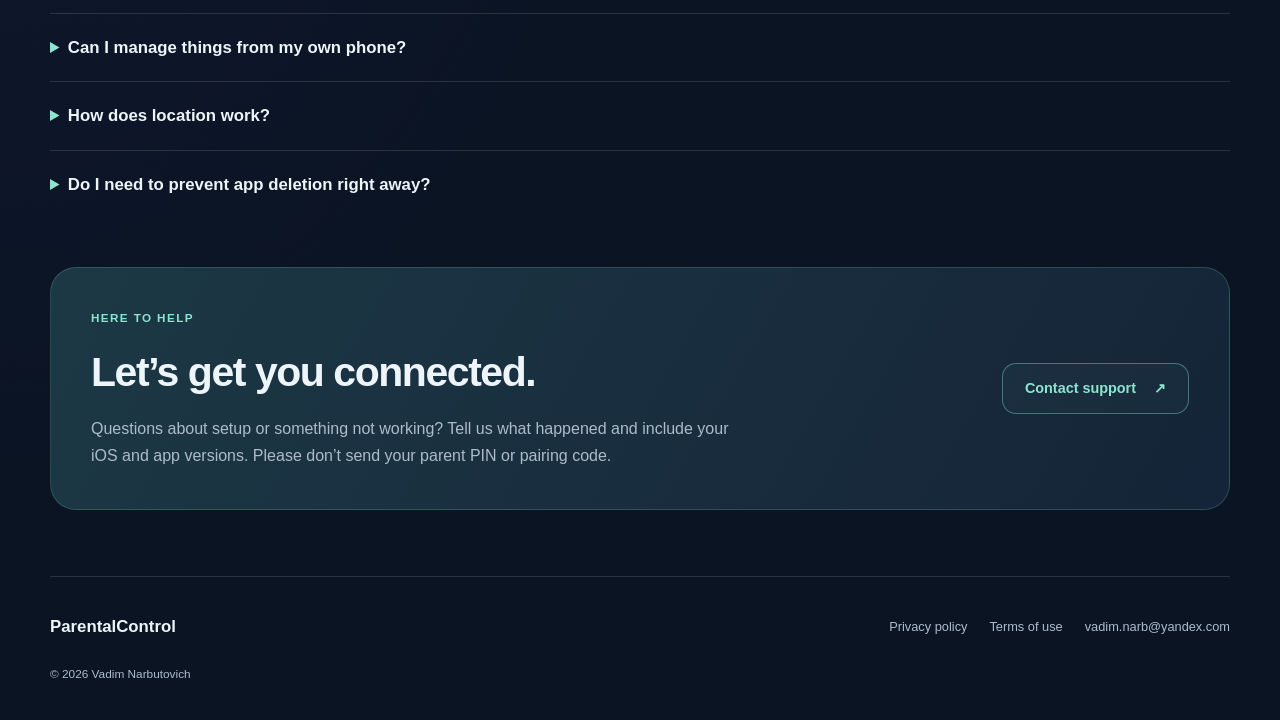
==== commit 4f7f35ac: "Remove trailing FAQ separator and privacy draft labels" ====
--- a/index.html
+++ b/index.html
@@ -17,7 +17,7 @@
   <meta property="og:image" content="https://vadimnarbutovich.github.io/parentalcontrolapp/assets/app-icon.png">
   <link rel="icon" href="assets/app-icon.png">
   <link rel="apple-touch-icon" href="assets/app-icon.png">
-  <link rel="stylesheet" href="styles.css">
+  <link rel="stylesheet" href="styles.css?v=20261020-3">
 </head>
 <body>
   <a class="skip-link" href="#main">Skip to content</a>
--- a/styles.css
+++ b/styles.css
@@ -70,9 +70,12 @@
 .steps p { margin: 0; font-size: .94rem; }
 .steps h3 { padding-top: 7px; }
 .faq details { border-bottom: 1px solid var(--line); padding: 20px 0; }
+.faq details:last-of-type { border-bottom: 0; }
 .faq summary { cursor: pointer; font-weight: 600; padding-right: 12px; font-size: 1.05rem; }
 .faq summary::marker { color: var(--mint); }
 .faq details p { margin: 14px 0 0; max-width: 850px; }
+.section.faq { padding-bottom: 24px; }
+.section#support { padding-top: 24px; border-top: 0; }
 .support-card { padding: 40px; display: flex; align-items: center; gap: 40px; background: linear-gradient(120deg, #1c3845, #152438); border: 1px solid #8be5cf30; border-radius: 26px; }
 .support-card > div { flex: 1; }
 .support-card p:last-child { max-width: 660px; margin: 20px 0 0; }
@@ -85,7 +88,6 @@
 .legal h2 { font-size: 1.4rem; margin: 34px 0 14px; }
 .legal a:not(.brand) { color: var(--mint); text-decoration: underline; text-underline-offset: 3px; overflow-wrap: anywhere; }
 .legal li { color: var(--muted); margin-bottom: 12px; }
-.draft-note { padding: 18px; border: 1px solid #ffc16b66; border-radius: 12px; color: #ffdaa5; background: #ffc16b0a; }
 @media (max-width: 1000px) {
   .hero { gap: 32px; }
   .hero-art { padding-inline: 12px; }
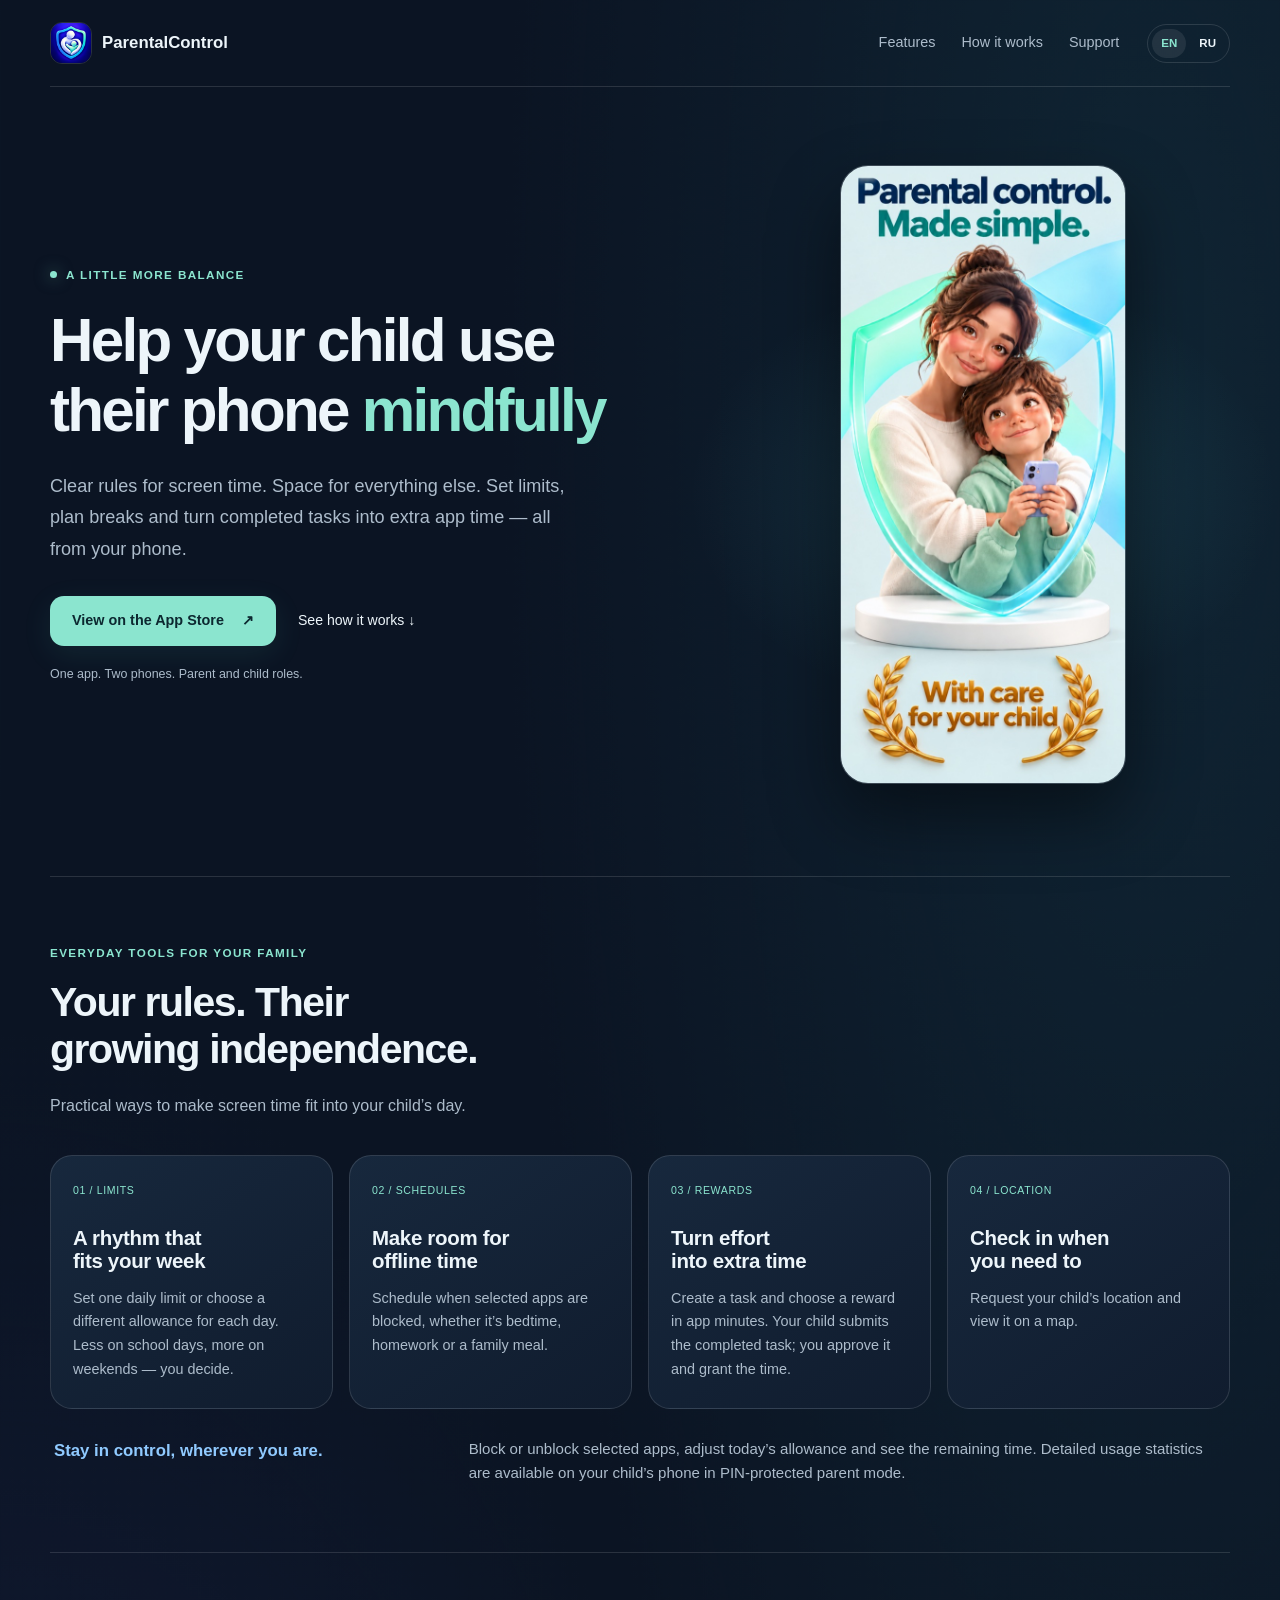
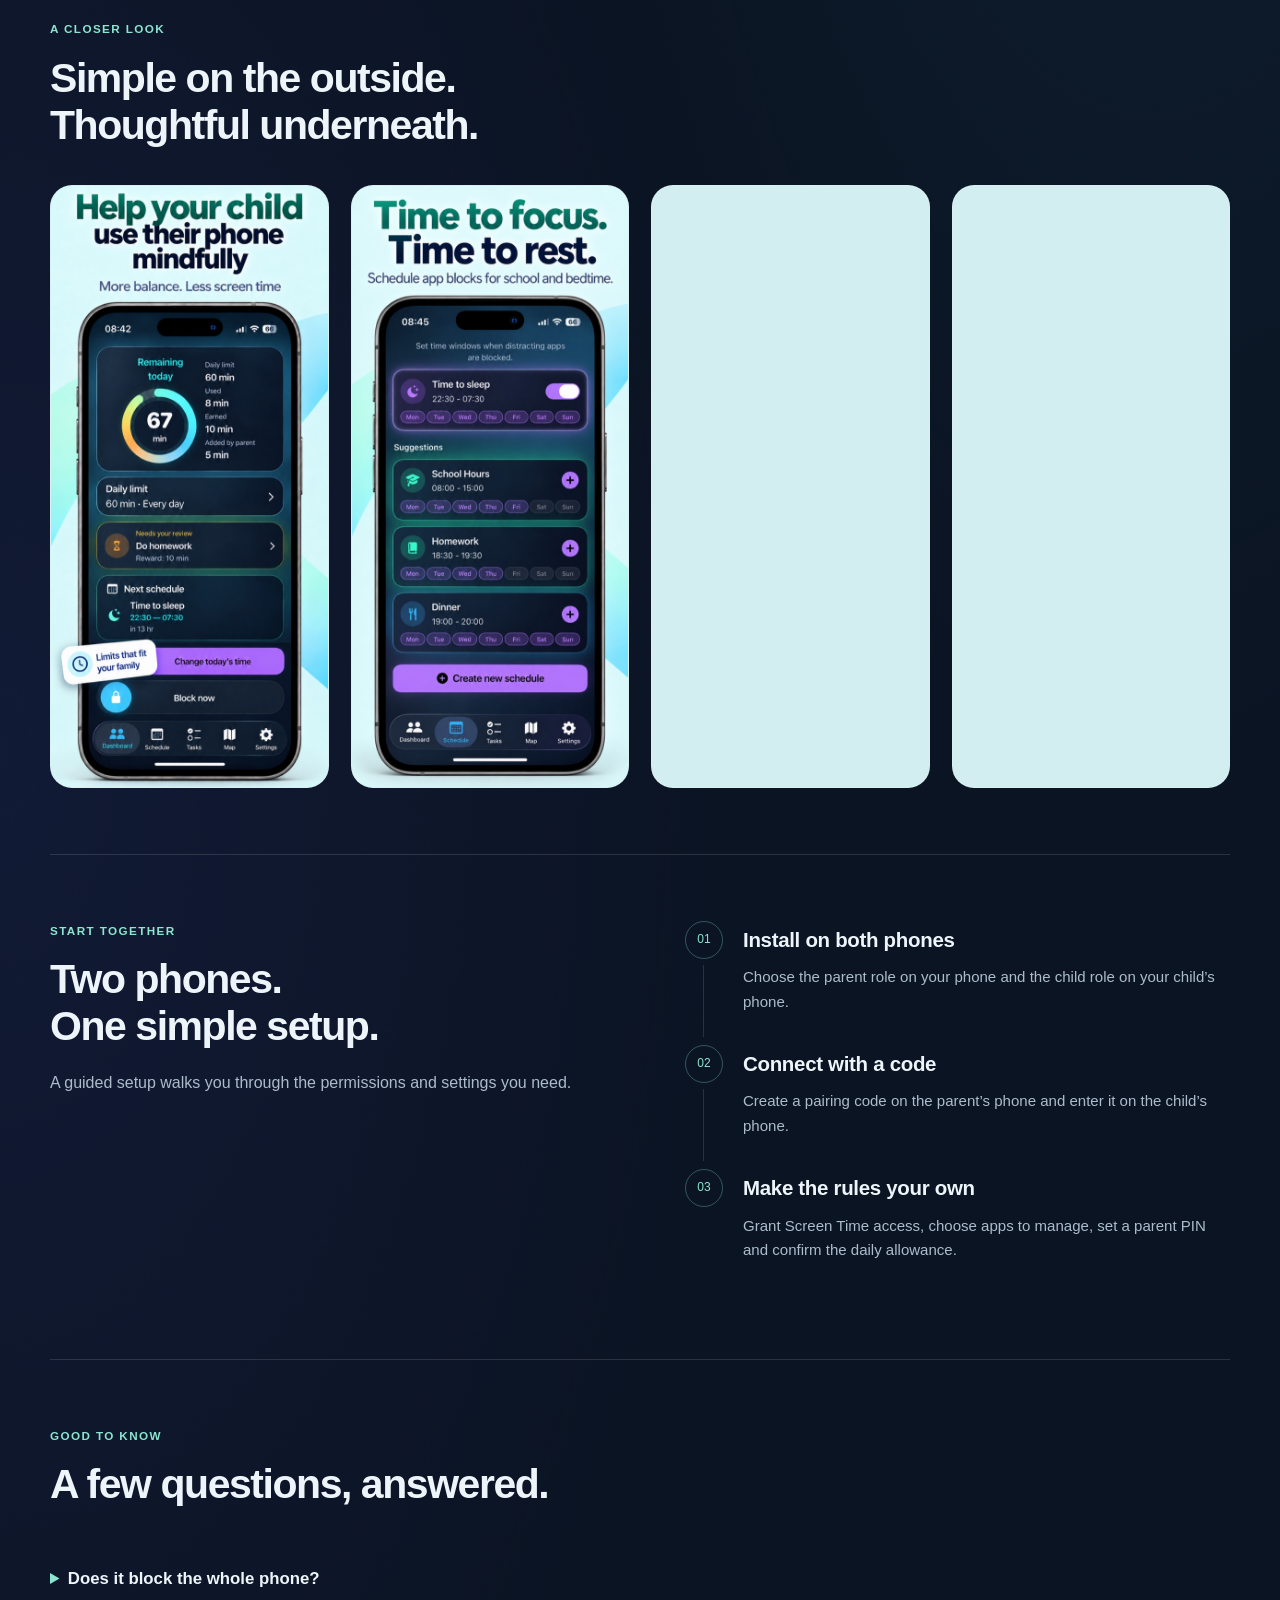
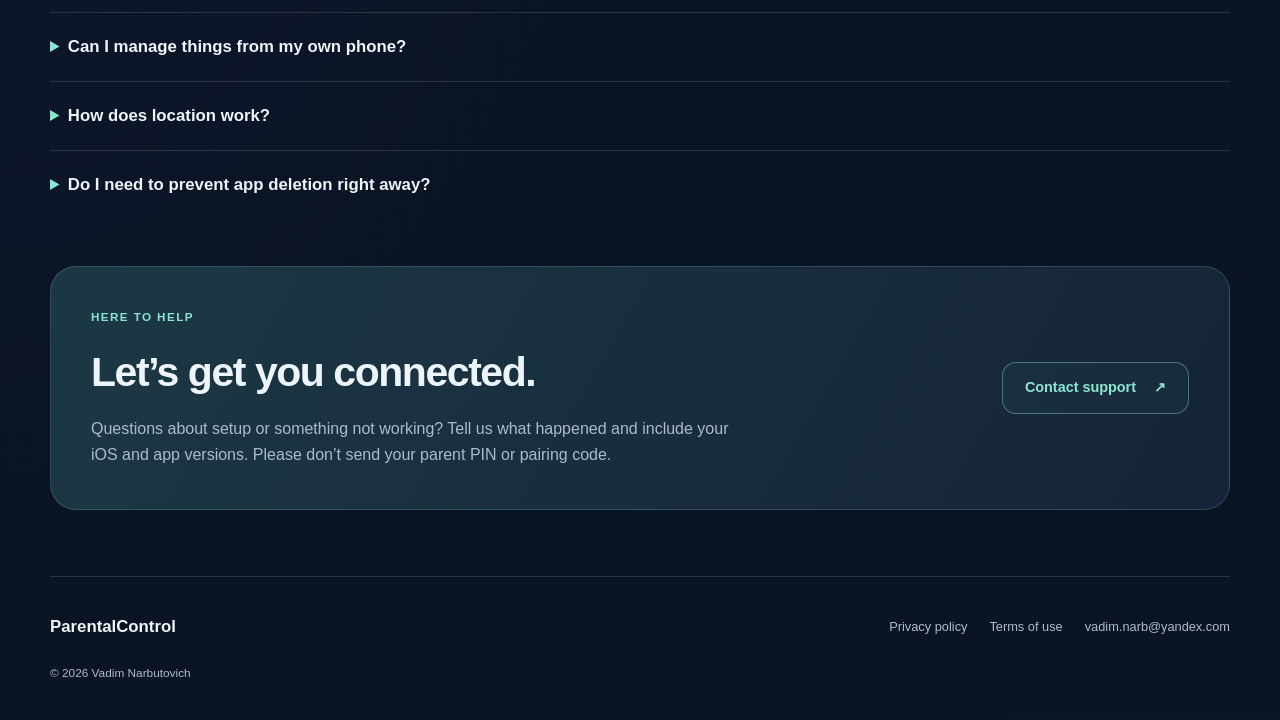
==== commit 21e481ed: "Optimize website images with responsive high-quality JPEGs" ====
--- a/index.html
+++ b/index.html
@@ -14,16 +14,16 @@
   <meta property="og:description" content="Clear screen-time rules. Meaningful rewards. More time for life beyond the screen.">
   <meta property="og:type" content="website">
   <meta property="og:url" content="https://vadimnarbutovich.github.io/parentalcontrolapp/">
-  <meta property="og:image" content="https://vadimnarbutovich.github.io/parentalcontrolapp/assets/app-icon.png">
-  <link rel="icon" href="assets/app-icon.png">
-  <link rel="apple-touch-icon" href="assets/app-icon.png">
+  <meta property="og:image" content="https://vadimnarbutovich.github.io/parentalcontrolapp/assets/app-icon-256.png">
+  <link rel="icon" href="assets/app-icon-256.png">
+  <link rel="apple-touch-icon" href="assets/app-icon-256.png">
   <link rel="stylesheet" href="styles.css?v=20261020-3">
 </head>
 <body>
   <a class="skip-link" href="#main">Skip to content</a>
   <header class="container">
     <nav class="nav" aria-label="Main navigation">
-      <a class="brand" href="./"><img src="assets/app-icon.png" width="42" height="42" alt=""><span>ParentalControl</span></a>
+      <a class="brand" href="./"><img src="assets/app-icon-256.png" width="42" height="42" alt=""><span>ParentalControl</span></a>
       <div class="nav-links"><a href="#features">Features</a><a href="#setup">How it works</a><a href="#support">Support</a></div>
       <div class="languages" aria-label="Language"><span aria-current="page">EN</span><a href="ru.html" lang="ru" aria-label="Русский">RU</a></div>
     </nav>
@@ -38,7 +38,7 @@
         <p class="small-note">One app. Two phones. Parent and child roles.</p>
       </div>
       <div class="hero-art">
-        <img class="cover" src="assets/en/cover.png" width="1206" height="2622" fetchpriority="high" alt="A parent and child together, with the message Parental control made simple">
+        <img class="cover" src="assets/en/cover-600.jpg" srcset="assets/en/cover-600.jpg 600w, assets/en/cover-900.jpg 900w" sizes="(max-width: 407px) calc(70vw - 25.2px), (max-width: 720px) 260px, 286px" width="1206" height="2622" fetchpriority="high" alt="A parent and child together, with the message Parental control made simple">
       </div>
     </section>
     <section id="features" class="section container" aria-labelledby="features-title">
@@ -54,10 +54,10 @@
     <section id="screens" class="section container" aria-labelledby="screens-title">
       <div class="section-heading"><p class="eyebrow">A closer look</p><h2 id="screens-title">Simple on the outside. Thoughtful underneath.</h2></div>
       <div class="screens" tabindex="0" role="region" aria-label="App screenshots, scroll horizontally on smaller screens">
-        <figure><img src="assets/en/limits.png" width="1206" height="2622" alt="ParentalControl daily time allowance and remote controls" loading="lazy" decoding="async"></figure>
-        <figure><img src="assets/en/schedule.png" width="1206" height="2622" alt="Schedules for bedtime and other app-free periods" loading="lazy" decoding="async"></figure>
-        <figure><img src="assets/en/tasks.png" width="1206" height="2622" alt="Tasks with extra app time as a reward" loading="lazy" decoding="async"></figure>
-        <figure><img src="assets/en/location.png" width="1206" height="2622" alt="Child location displayed on a map" loading="lazy" decoding="async"></figure>
+        <figure><img src="assets/en/limits-600.jpg" srcset="assets/en/limits-600.jpg 600w, assets/en/limits-900.jpg 900w" sizes="(max-width: 392px) 74vw, (max-width: 720px) 290px, (max-width: 1244px) calc((100vw - 130px) / 4), 279px" width="1206" height="2622" alt="ParentalControl daily time allowance and remote controls" loading="lazy" decoding="async"></figure>
+        <figure><img src="assets/en/schedule-600.jpg" srcset="assets/en/schedule-600.jpg 600w, assets/en/schedule-900.jpg 900w" sizes="(max-width: 392px) 74vw, (max-width: 720px) 290px, (max-width: 1244px) calc((100vw - 130px) / 4), 279px" width="1206" height="2622" alt="Schedules for bedtime and other app-free periods" loading="lazy" decoding="async"></figure>
+        <figure><img src="assets/en/tasks-600.jpg" srcset="assets/en/tasks-600.jpg 600w, assets/en/tasks-900.jpg 900w" sizes="(max-width: 392px) 74vw, (max-width: 720px) 290px, (max-width: 1244px) calc((100vw - 130px) / 4), 279px" width="1206" height="2622" alt="Tasks with extra app time as a reward" loading="lazy" decoding="async"></figure>
+        <figure><img src="assets/en/location-600.jpg" srcset="assets/en/location-600.jpg 600w, assets/en/location-900.jpg 900w" sizes="(max-width: 392px) 74vw, (max-width: 720px) 290px, (max-width: 1244px) calc((100vw - 130px) / 4), 279px" width="1206" height="2622" alt="Child location displayed on a map" loading="lazy" decoding="async"></figure>
       </div>
       <p class="swipe-note">Swipe to explore the screens →</p>
     </section>
